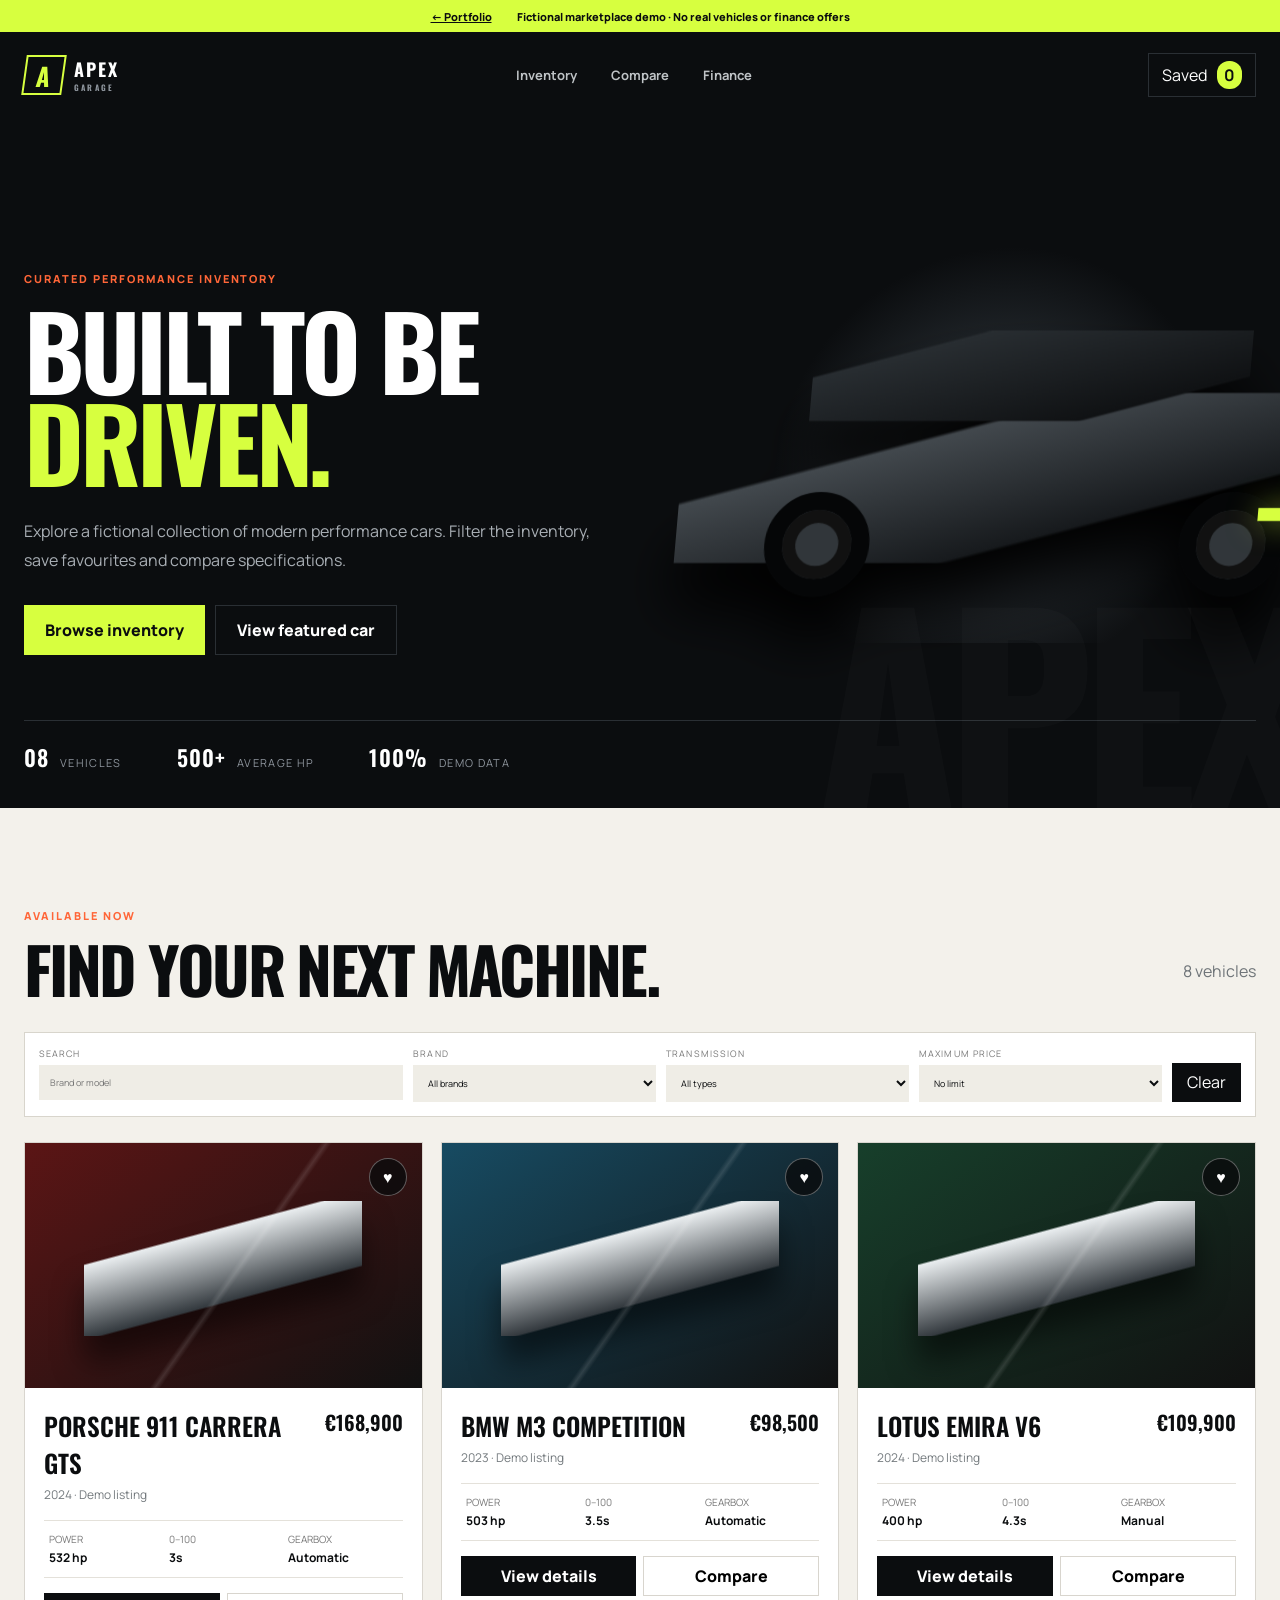
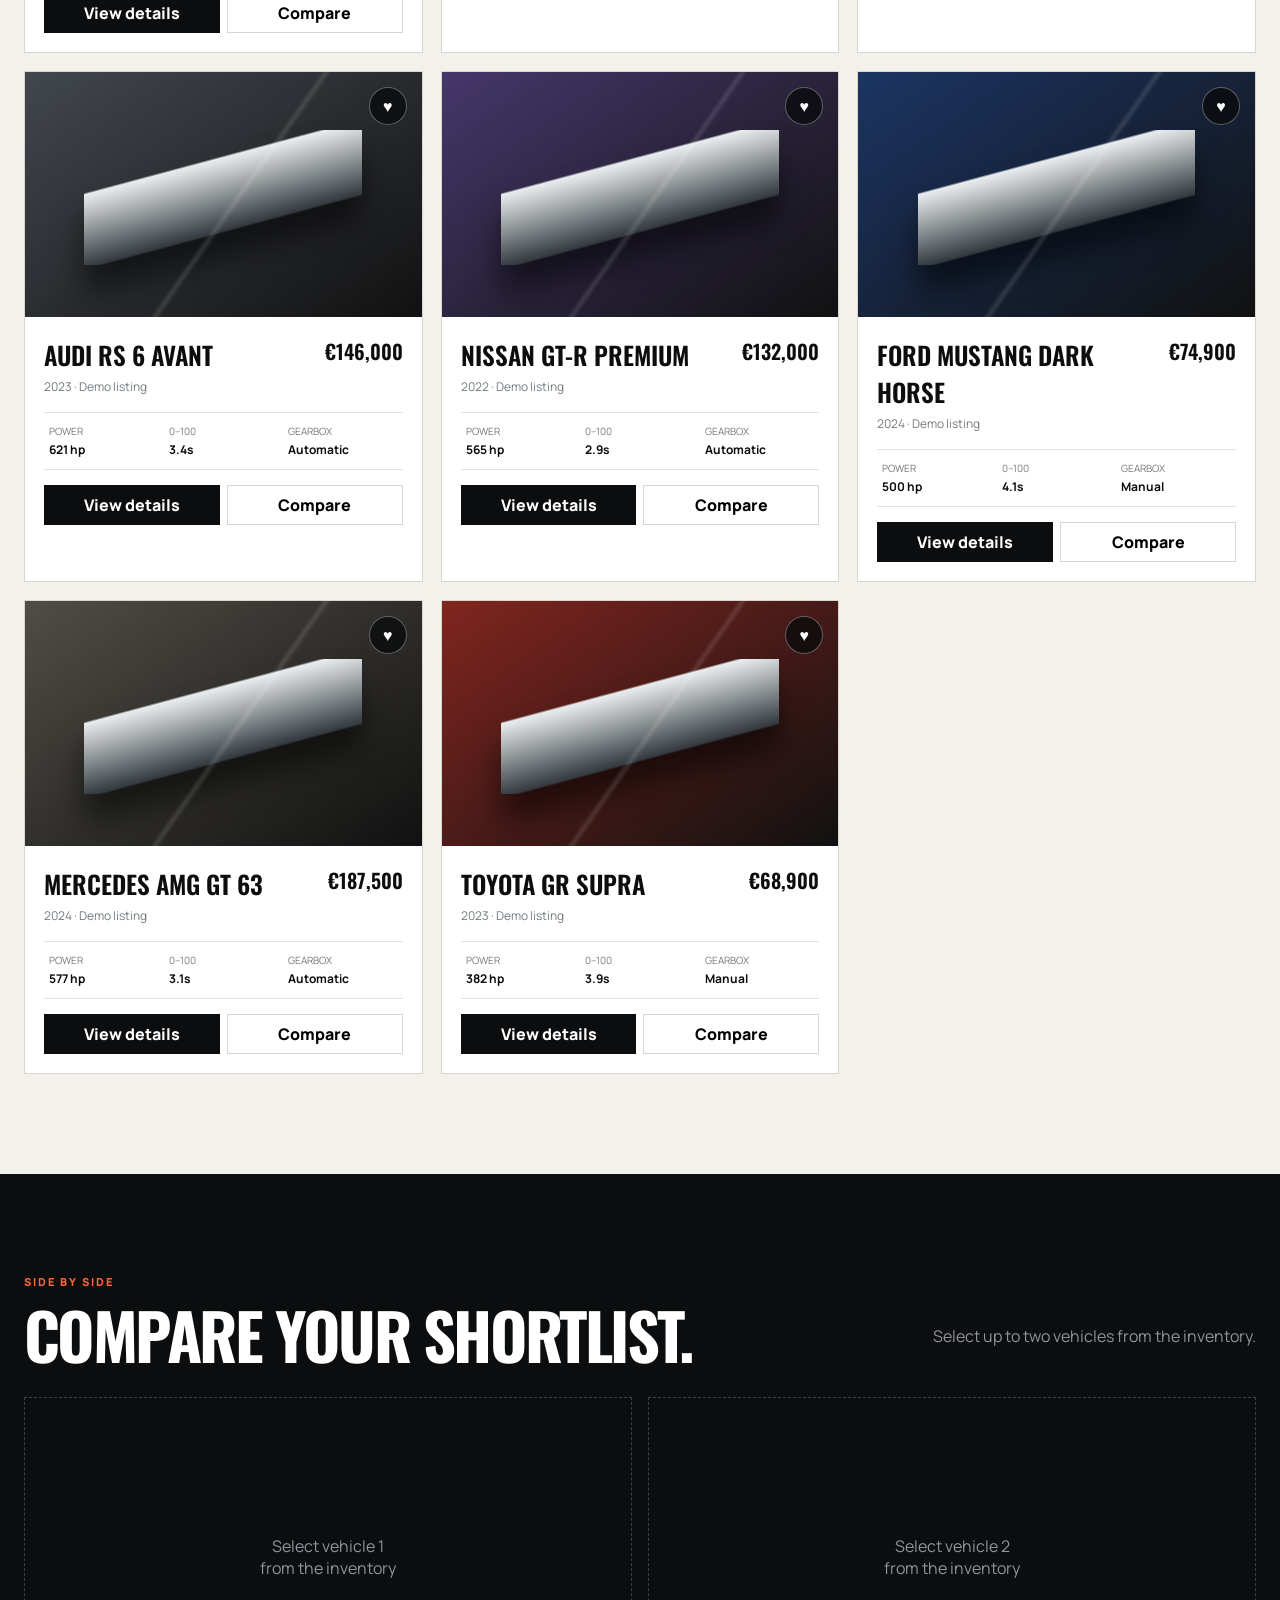
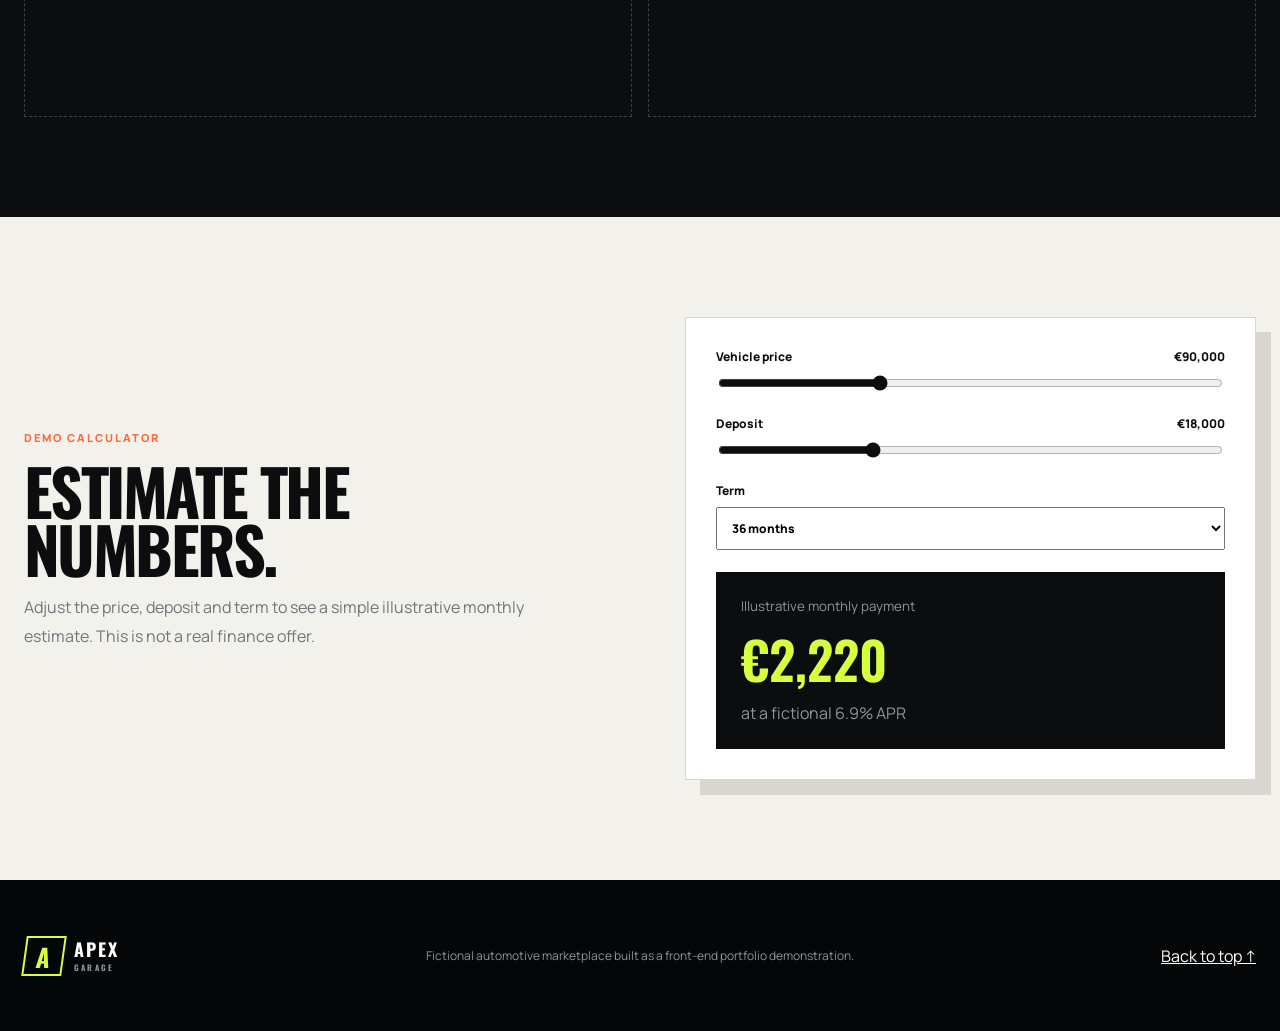
==== projects/apex-garage/index.html @ 29313b3d "Add Apex Garage automotive marketplace demo" ====
<!doctype html>
<html lang="en">
<head>
  <meta charset="UTF-8">
  <meta name="viewport" content="width=device-width,initial-scale=1">
  <meta name="description" content="Apex Garage — fictional performance car marketplace portfolio demo.">
  <title>Apex Garage — Performance Cars</title>
  <link rel="preconnect" href="https://fonts.googleapis.com">
  <link rel="preconnect" href="https://fonts.gstatic.com" crossorigin>
  <link href="https://fonts.googleapis.com/css2?family=Manrope:wght@400;500;600;700;800&family=Oswald:wght@500;600;700&display=swap" rel="stylesheet">
  <link rel="stylesheet" href="styles.css">
</head>
<body>
  <div class="demo-bar"><a href="../../index.html">← Portfolio</a><span>Fictional marketplace demo · No real vehicles or finance offers</span></div>
  <header class="header">
    <a class="brand" href="#top"><span>A</span><strong>APEX<small>GARAGE</small></strong></a>
    <nav><a href="#inventory">Inventory</a><a href="#compare">Compare</a><a href="#finance">Finance</a></nav>
    <button class="saved-button" id="savedButton">Saved <b id="savedCount">0</b></button>
  </header>
  <main id="top">
    <section class="hero">
      <div class="hero-art" aria-hidden="true"><div class="car-silhouette"><i></i><b></b><span></span></div></div>
      <div class="hero-copy">
        <p class="eyebrow">Curated performance inventory</p>
        <h1>Built to be<br><em>driven.</em></h1>
        <p>Explore a fictional collection of modern performance cars. Filter the inventory, save favourites and compare specifications.</p>
        <div class="hero-actions"><a class="button primary" href="#inventory">Browse inventory</a><button class="button ghost" id="featuredButton">View featured car</button></div>
      </div>
      <div class="hero-stats"><span><b>08</b> vehicles</span><span><b>500+</b> average hp</span><span><b>100%</b> demo data</span></div>
    </section>
    <section class="inventory section" id="inventory">
      <div class="section-head"><div><p class="eyebrow">Available now</p><h2>Find your next machine.</h2></div><p id="resultCount"></p></div>
      <div class="filters">
        <label>Search<input id="searchInput" type="search" placeholder="Brand or model"></label>
        <label>Brand<select id="brandFilter"><option value="all">All brands</option></select></label>
        <label>Transmission<select id="transmissionFilter"><option value="all">All types</option><option>Automatic</option><option>Manual</option></select></label>
        <label>Maximum price<select id="priceFilter"><option value="999999">No limit</option><option value="80000">€80,000</option><option value="120000">€120,000</option><option value="180000">€180,000</option></select></label>
        <button id="clearFilters">Clear</button>
      </div>
      <div class="car-grid" id="carGrid"></div>
      <div class="empty" id="emptyState" hidden><strong>No cars match those filters.</strong><button id="emptyReset">Reset inventory</button></div>
    </section>
    <section class="compare section dark" id="compare">
      <div class="section-head"><div><p class="eyebrow">Side by side</p><h2>Compare your shortlist.</h2></div><p>Select up to two vehicles from the inventory.</p></div>
      <div class="compare-grid" id="compareGrid"></div>
    </section>
    <section class="finance section" id="finance">
      <div class="finance-copy"><p class="eyebrow">Demo calculator</p><h2>Estimate the numbers.</h2><p>Adjust the price, deposit and term to see a simple illustrative monthly estimate. This is not a real finance offer.</p></div>
      <form class="calculator" id="calculator">
        <label>Vehicle price <span id="priceValue">€90,000</span><input id="calcPrice" type="range" min="30000" max="220000" step="5000" value="90000"></label>
        <label>Deposit <span id="depositValue">€18,000</span><input id="calcDeposit" type="range" min="0" max="60000" step="1000" value="18000"></label>
        <label>Term <select id="calcTerm"><option value="36">36 months</option><option value="48">48 months</option><option value="60">60 months</option></select></label>
        <div class="estimate"><small>Illustrative monthly payment</small><strong id="monthlyEstimate">€0</strong><span>at a fictional 6.9% APR</span></div>
      </form>
    </section>
  </main>
  <dialog id="carDialog"><button class="dialog-close" id="dialogClose" aria-label="Close">×</button><div id="dialogContent"></div></dialog>
  <dialog id="enquiryDialog"><form id="enquiryForm"><button class="dialog-close" type="button" id="enquiryClose">×</button><p class="eyebrow">Vehicle enquiry</p><h2 id="enquiryTitle">Enquire</h2><label>Name<input required name="name"></label><label>Email<input required type="email" name="email"></label><label>Message<textarea required name="message" rows="4"></textarea></label><button class="button primary" type="submit">Send demo enquiry</button><small>No information is transmitted. This form is a front-end demonstration.</small></form></dialog>
  <div class="toast" id="toast" role="status"></div>
  <footer><div class="brand"><span>A</span><strong>APEX<small>GARAGE</small></strong></div><p>Fictional automotive marketplace built as a front-end portfolio demonstration.</p><a href="#top">Back to top ↑</a></footer>
  <script src="app.js"></script>
</body>
</html>
---- projects/apex-garage/styles.css ----
:root{--black:#0b0d0f;--panel:#14171a;--paper:#f3f1eb;--white:#fff;--muted:#8e959d;--line:#2a2f34;--acid:#d7ff3f;--orange:#ff6638}*{box-sizing:border-box}html{scroll-behavior:smooth}body{margin:0;background:var(--paper);color:var(--black);font-family:Manrope,sans-serif}button,input,select,textarea{font:inherit}.demo-bar{height:32px;background:var(--acid);display:flex;justify-content:center;align-items:center;gap:25px;font-size:11px;font-weight:800}.demo-bar a{color:inherit}.header{height:86px;display:flex;align-items:center;justify-content:space-between;padding:0 max(24px,calc((100vw - 1280px)/2));background:var(--black);color:white;position:relative;z-index:5}.brand{display:flex;align-items:center;gap:10px;color:inherit;text-decoration:none}.brand>span{width:40px;height:40px;border:2px solid var(--acid);display:grid;place-items:center;color:var(--acid);font:700 25px Oswald;transform:skew(-8deg)}.brand strong{font:700 18px/1 Oswald;letter-spacing:.12em}.brand small{display:block;color:var(--muted);font-size:8px;letter-spacing:.28em;margin-top:5px}.header nav{display:flex;gap:34px}.header nav a{color:#bfc3c6;text-decoration:none;font-size:13px;font-weight:700}.saved-button{border:1px solid var(--line);background:transparent;color:white;padding:10px 13px;cursor:pointer}.saved-button b{background:var(--acid);color:var(--black);padding:3px 7px;margin-left:7px;border-radius:12px}.hero{min-height:690px;background:var(--black);color:white;position:relative;overflow:hidden;padding:105px max(24px,calc((100vw - 1280px)/2));display:flex;align-items:center}.hero:after{content:"APEX";position:absolute;right:-25px;bottom:-85px;font:700 260px Oswald;color:#ffffff05;letter-spacing:-.05em}.hero-copy{width:min(680px,60%);position:relative;z-index:2}.eyebrow{text-transform:uppercase;letter-spacing:.18em;color:var(--orange);font-size:11px;font-weight:800;margin:0 0 17px}.hero h1,.section h2{font:700 clamp(55px,8vw,110px)/.9 Oswald;text-transform:uppercase;letter-spacing:-.04em;margin:0}.hero h1 em{font-style:normal;color:var(--acid)}.hero-copy>p:not(.eyebrow){max-width:570px;color:#a9afb5;line-height:1.8;font-size:16px;margin:30px 0}.hero-actions{display:flex;gap:10px;flex-wrap:wrap}.button{min-height:50px;padding:0 21px;border:0;text-decoration:none;display:inline-flex;align-items:center;justify-content:center;font-weight:800;cursor:pointer}.button.primary{background:var(--acid);color:var(--black)}.button.ghost{border:1px solid var(--line);color:white;background:transparent}.hero-art{position:absolute;right:-7%;top:12%;width:58%;height:64%;background:radial-gradient(circle at 50% 60%,#384047 0,transparent 48%);transform:skew(-5deg)}.car-silhouette{position:absolute;left:8%;right:0;bottom:18%;height:170px;background:linear-gradient(165deg,transparent 31%,#42484d 32%,#171a1d 68%,transparent 69%);filter:drop-shadow(0 45px 30px #000)}.car-silhouette:before{content:"";position:absolute;left:18%;right:18%;top:-62px;height:90px;background:linear-gradient(165deg,transparent 22%,#282d31 23%,#101214 78%,transparent 79%)}.car-silhouette i,.car-silhouette b{position:absolute;bottom:-34px;width:105px;height:105px;border:18px solid #050607;background:#31363a;border-radius:50%;box-shadow:inset 0 0 0 13px #111}.car-silhouette i{left:13%}.car-silhouette b{right:11%}.car-silhouette span{position:absolute;right:2%;bottom:42px;width:90px;height:13px;background:var(--acid);box-shadow:0 0 30px #d7ff3f88}.hero-stats{position:absolute;left:max(24px,calc((100vw - 1280px)/2));right:max(24px,calc((100vw - 1280px)/2));bottom:35px;border-top:1px solid var(--line);display:flex;gap:55px;padding-top:20px;color:var(--muted);font-size:11px;text-transform:uppercase;letter-spacing:.12em}.hero-stats b{color:white;font:600 22px Oswald;margin-right:7px}.section{padding:100px max(24px,calc((100vw - 1280px)/2))}.section-head{display:flex;justify-content:space-between;align-items:end;margin-bottom:34px}.section h2{font-size:clamp(40px,5vw,66px)}.section-head>p{color:#6e7478}.filters{display:grid;grid-template-columns:1.5fr repeat(3,1fr) auto;gap:10px;padding:14px;background:white;border:1px solid #d8d5cc;margin-bottom:25px}.filters label{font-size:9px;text-transform:uppercase;letter-spacing:.12em;color:#777;display:flex;flex-direction:column;gap:5px}.filters input,.filters select{border:0;background:#efede6;padding:11px;color:var(--black)}.filters button{align-self:end;height:39px;border:0;background:var(--black);color:white;padding:0 15px;cursor:pointer}.car-grid{display:grid;grid-template-columns:repeat(3,1fr);gap:18px}.car-card{background:white;border:1px solid #d9d6cf;overflow:hidden;transition:.22s}.car-card:hover{transform:translateY(-5px);box-shadow:0 20px 50px #1112}.car-visual{height:245px;position:relative;overflow:hidden;background:linear-gradient(145deg,var(--tone),#111)}.car-visual:before{content:"";position:absolute;width:70%;height:55%;left:15%;top:24%;background:linear-gradient(165deg,transparent 30%,#e8ecee 31%,#343a3f 66%,transparent 67%);filter:drop-shadow(0 25px 15px #0008)}.car-visual:after{content:"";position:absolute;inset:0;background:linear-gradient(125deg,transparent 52%,rgba(255,255,255,.12) 53%,transparent 54%)}.save{position:absolute;right:15px;top:15px;width:38px;height:38px;border:1px solid #ffffff55;background:#090b0cc7;color:white;border-radius:50%;z-index:2;cursor:pointer}.save.active{background:var(--acid);color:var(--black);border-color:var(--acid)}.car-info{padding:19px}.car-title{display:flex;justify-content:space-between;gap:10px}.car-title h3{font:600 25px Oswald;text-transform:uppercase;margin:0}.car-title strong{font:600 20px Oswald}.car-info>p{color:#747a7e;font-size:12px;margin:5px 0 17px}.specs{display:grid;grid-template-columns:repeat(3,1fr);border-top:1px solid #e4e1da;border-bottom:1px solid #e4e1da}.specs span{padding:11px 5px;font-size:10px;color:#777}.specs b{display:block;color:var(--black);font-size:12px;margin-top:3px}.card-actions{display:grid;grid-template-columns:1fr 1fr;gap:7px;margin-top:15px}.card-actions button{height:40px;border:1px solid #d8d5ce;background:white;font-weight:800;cursor:pointer}.card-actions .details{background:var(--black);color:white;border-color:var(--black)}.empty{text-align:center;background:white;padding:65px}.empty button{display:block;margin:15px auto 0}.dark{background:var(--black);color:white}.dark .section-head>p{color:var(--muted)}.compare-grid{display:grid;grid-template-columns:1fr 1fr;gap:16px}.compare-slot{min-height:320px;border:1px dashed #3a4045;display:grid;place-items:center;color:var(--muted);text-align:center;padding:25px}.compare-slot.filled{display:block;background:var(--panel);border-style:solid}.compare-slot h3{font:600 32px Oswald;text-transform:uppercase;margin:12px 0}.compare-row{display:flex;justify-content:space-between;border-top:1px solid var(--line);padding:12px 0;font-size:13px}.remove-compare{border:0;background:var(--acid);padding:8px 12px;font-weight:800;cursor:pointer}.finance{display:grid;grid-template-columns:1fr 1fr;gap:90px;align-items:center}.finance-copy>p:last-child{color:#707579;line-height:1.8;max-width:530px}.calculator{background:white;padding:30px;border:1px solid #d9d6cf;box-shadow:15px 15px 0 #d9d6cf}.calculator label{display:grid;grid-template-columns:1fr auto;gap:8px;margin-bottom:22px;font-size:12px;font-weight:800}.calculator input,.calculator select{grid-column:1/-1}.calculator input{accent-color:var(--black)}.calculator select{padding:11px}.estimate{background:var(--black);color:white;padding:25px}.estimate small,.estimate span{display:block;color:var(--muted)}.estimate strong{font:600 52px Oswald;color:var(--acid);display:block;margin:5px 0}dialog{border:0;padding:0;width:min(760px,calc(100% - 28px));background:white;box-shadow:0 40px 100px #0008}dialog::backdrop{background:#050607cc;backdrop-filter:blur(5px)}.dialog-close{position:absolute;right:15px;top:15px;width:39px;height:39px;border:0;background:var(--black);color:white;font-size:22px;cursor:pointer}.dialog-layout{display:grid;grid-template-columns:1fr 1fr}.dialog-visual{min-height:400px;background:linear-gradient(145deg,var(--tone),#111)}.dialog-copy{padding:45px 35px}.dialog-copy h2,#enquiryDialog h2{font:600 45px Oswald;text-transform:uppercase;margin:0 0 8px}.dialog-copy .button{margin-top:20px}.dialog-copy dl{display:grid;grid-template-columns:1fr 1fr;gap:18px;margin:28px 0}.dialog-copy dt{color:#888;font-size:10px;text-transform:uppercase}.dialog-copy dd{margin:3px 0 0;font-weight:800}#enquiryForm{padding:42px}#enquiryForm label{display:flex;flex-direction:column;gap:7px;margin:14px 0;font-size:11px;font-weight:800}#enquiryForm input,#enquiryForm textarea{border:1px solid #d5d2cb;padding:12px}#enquiryForm small{display:block;color:#888;margin-top:13px}.toast{position:fixed;right:24px;bottom:24px;background:var(--acid);color:var(--black);padding:13px 17px;font-weight:800;transform:translateY(80px);opacity:0;transition:.25s;z-index:20}.toast.show{transform:none;opacity:1}footer{background:#050607;color:white;padding:55px max(24px,calc((100vw - 1280px)/2));display:flex;align-items:center;justify-content:space-between;gap:30px}footer p{color:var(--muted);font-size:12px}footer>a{color:white}@media(max-width:900px){.header nav{display:none}.hero-copy{width:100%}.hero-art{opacity:.35;width:90%}.filters{grid-template-columns:1fr 1fr}.car-grid{grid-template-columns:1fr 1fr}.finance{grid-template-columns:1fr}.dialog-layout{grid-template-columns:1fr}.dialog-visual{min-height:220px}}@media(max-width:600px){.demo-bar span{white-space:nowrap;overflow:hidden;text-overflow:ellipsis}.header{height:72px}.hero{min-height:660px;padding-top:75px}.hero h1{font-size:62px}.hero-copy>p:not(.eyebrow){font-size:14px}.hero-art{top:31%;width:120%;height:42%}.hero-stats{gap:15px;justify-content:space-between}.hero-stats span{font-size:8px}.hero-stats b{display:block;font-size:17px}.section{padding-top:72px;padding-bottom:72px}.section-head{align-items:start;flex-direction:column}.filters{grid-template-columns:1fr}.car-grid,.compare-grid{grid-template-columns:1fr}.car-visual{height:220px}.calculator{padding:20px;box-shadow:8px 8px 0 #d9d6cf}.dialog-copy{padding:38px 24px}footer{align-items:start;flex-direction:column}}
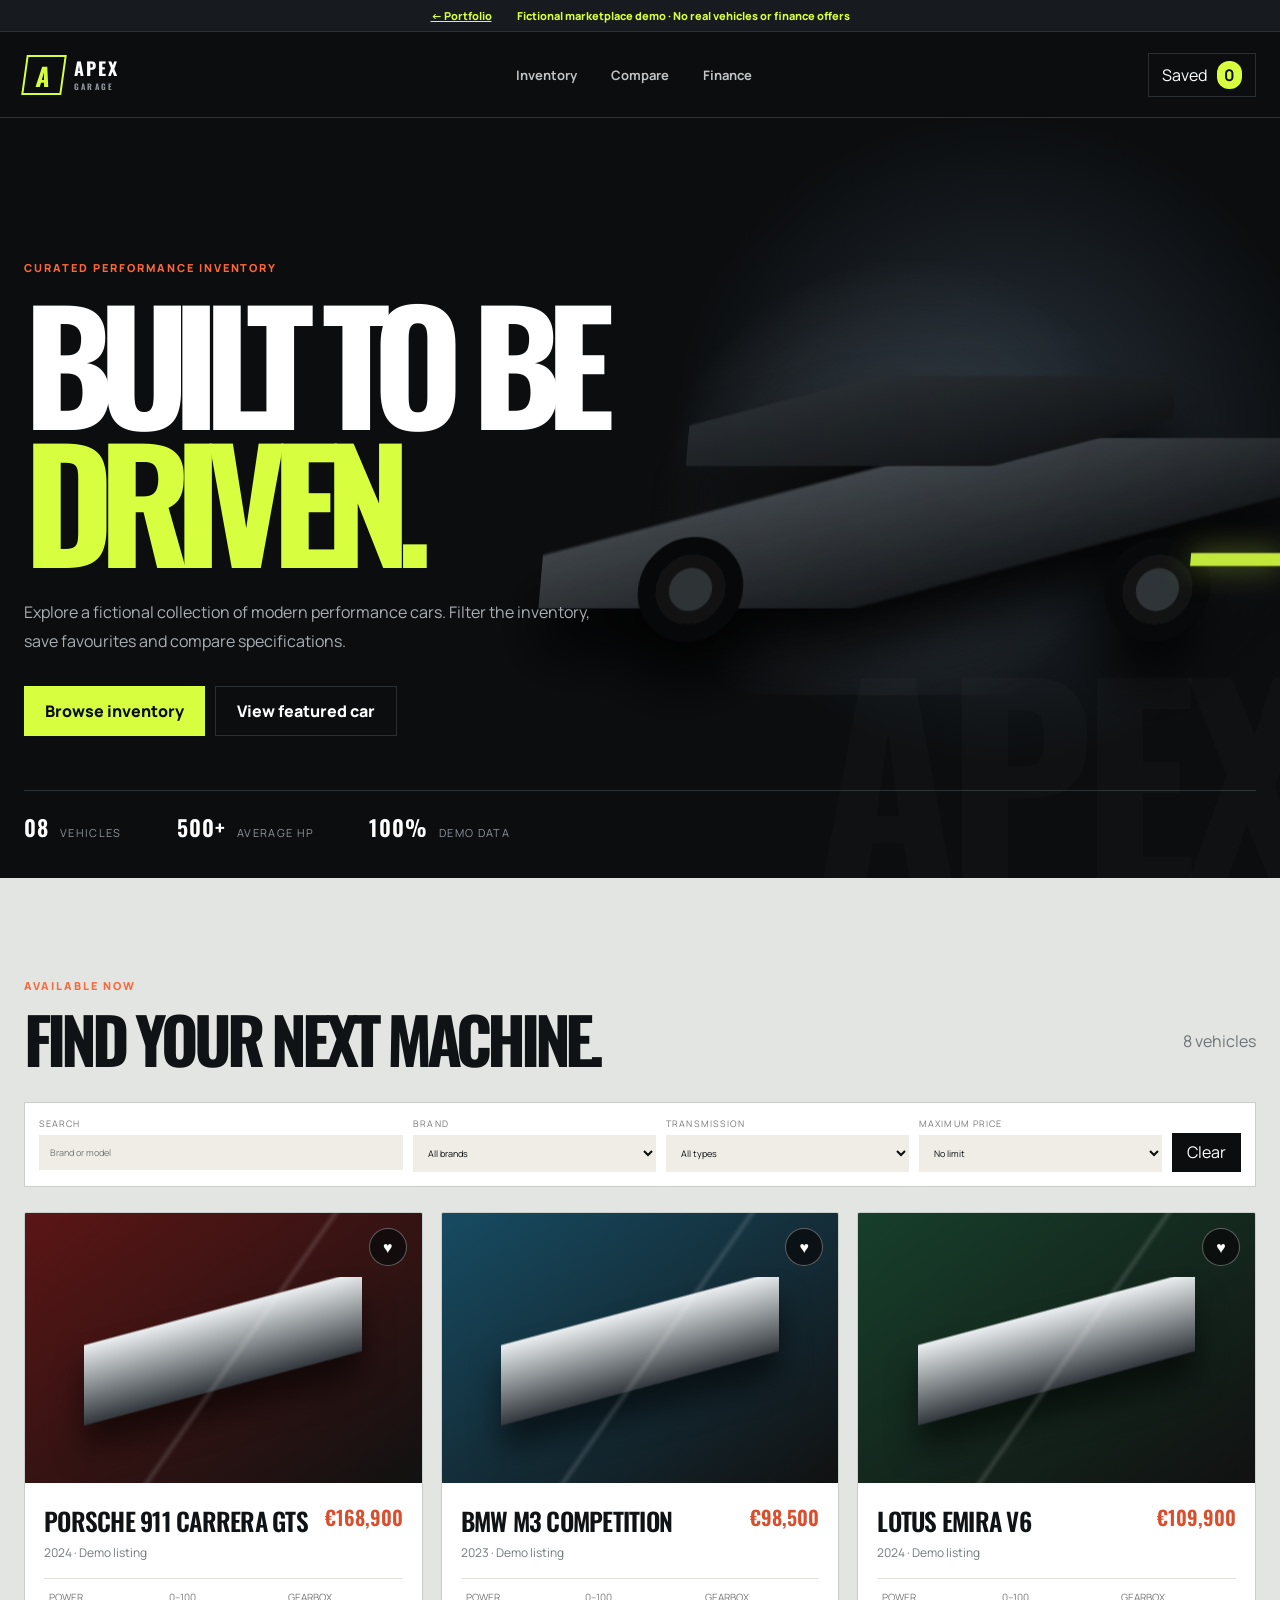
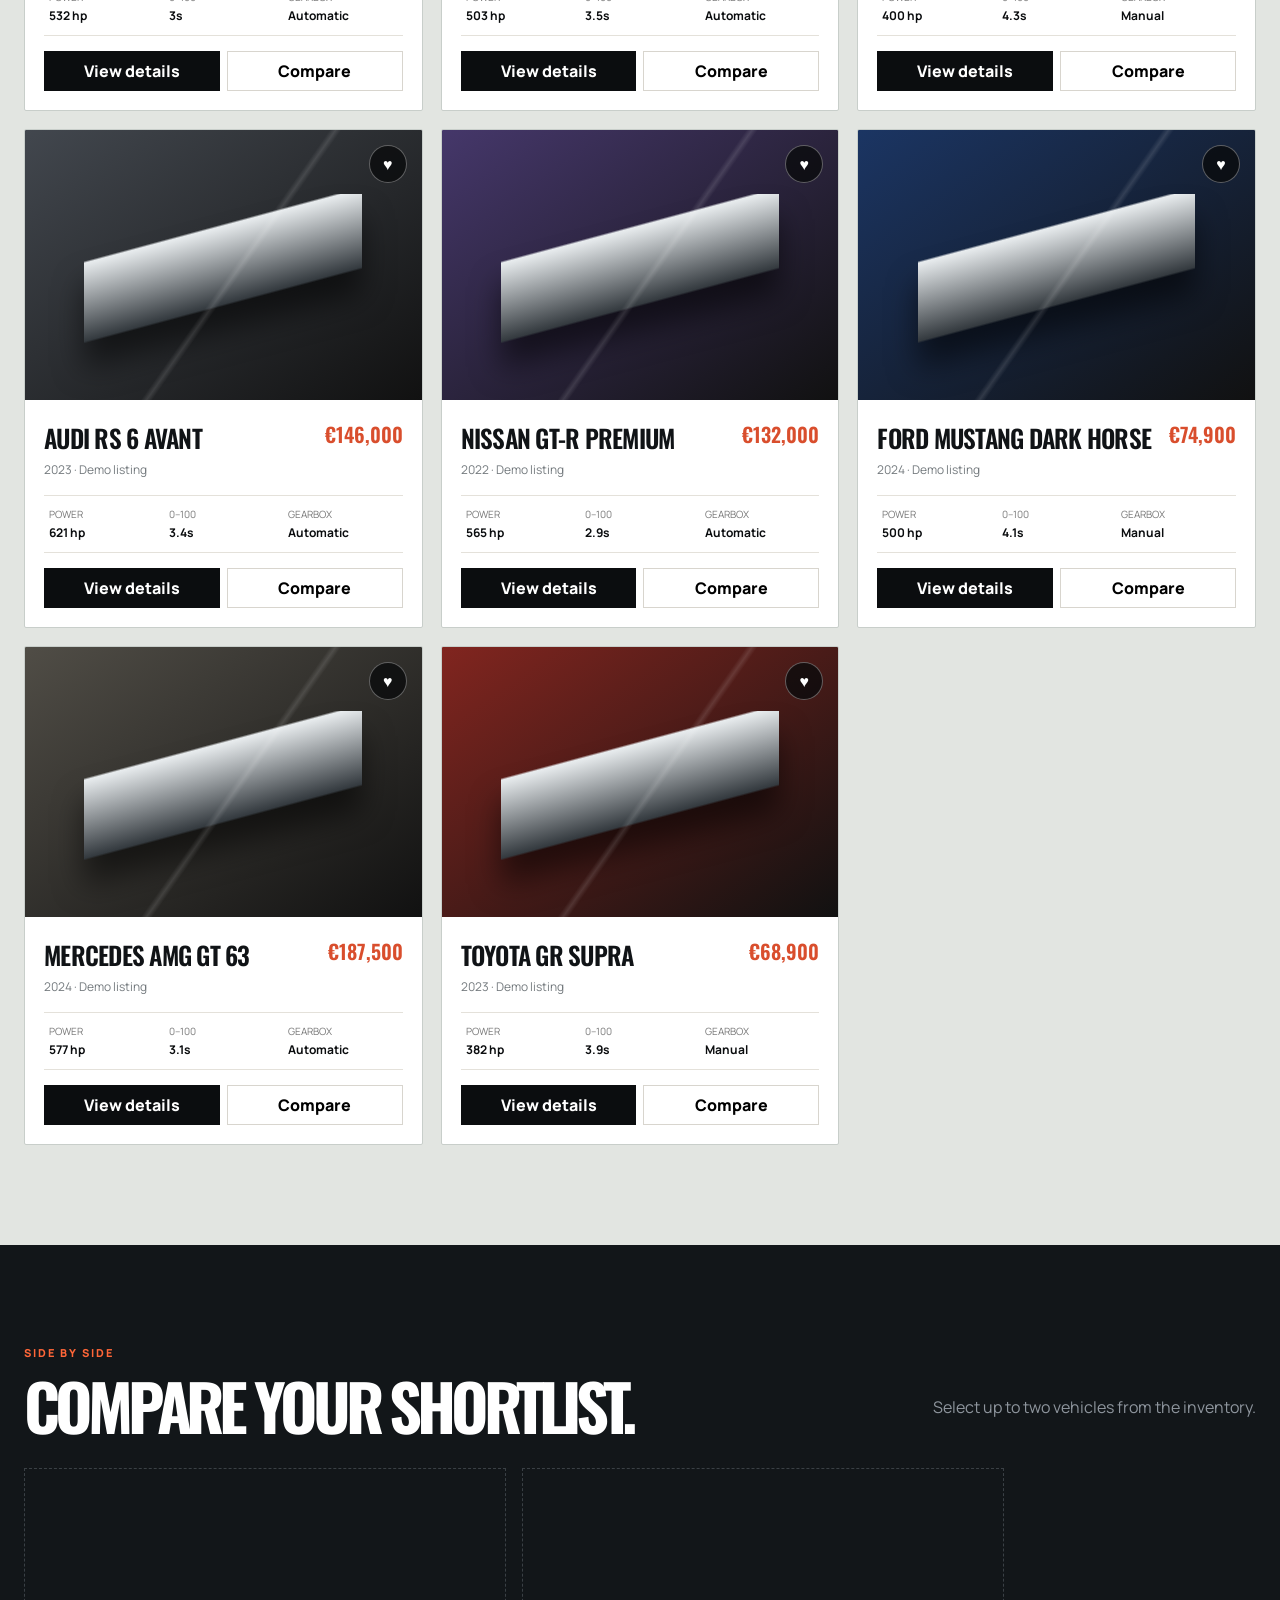
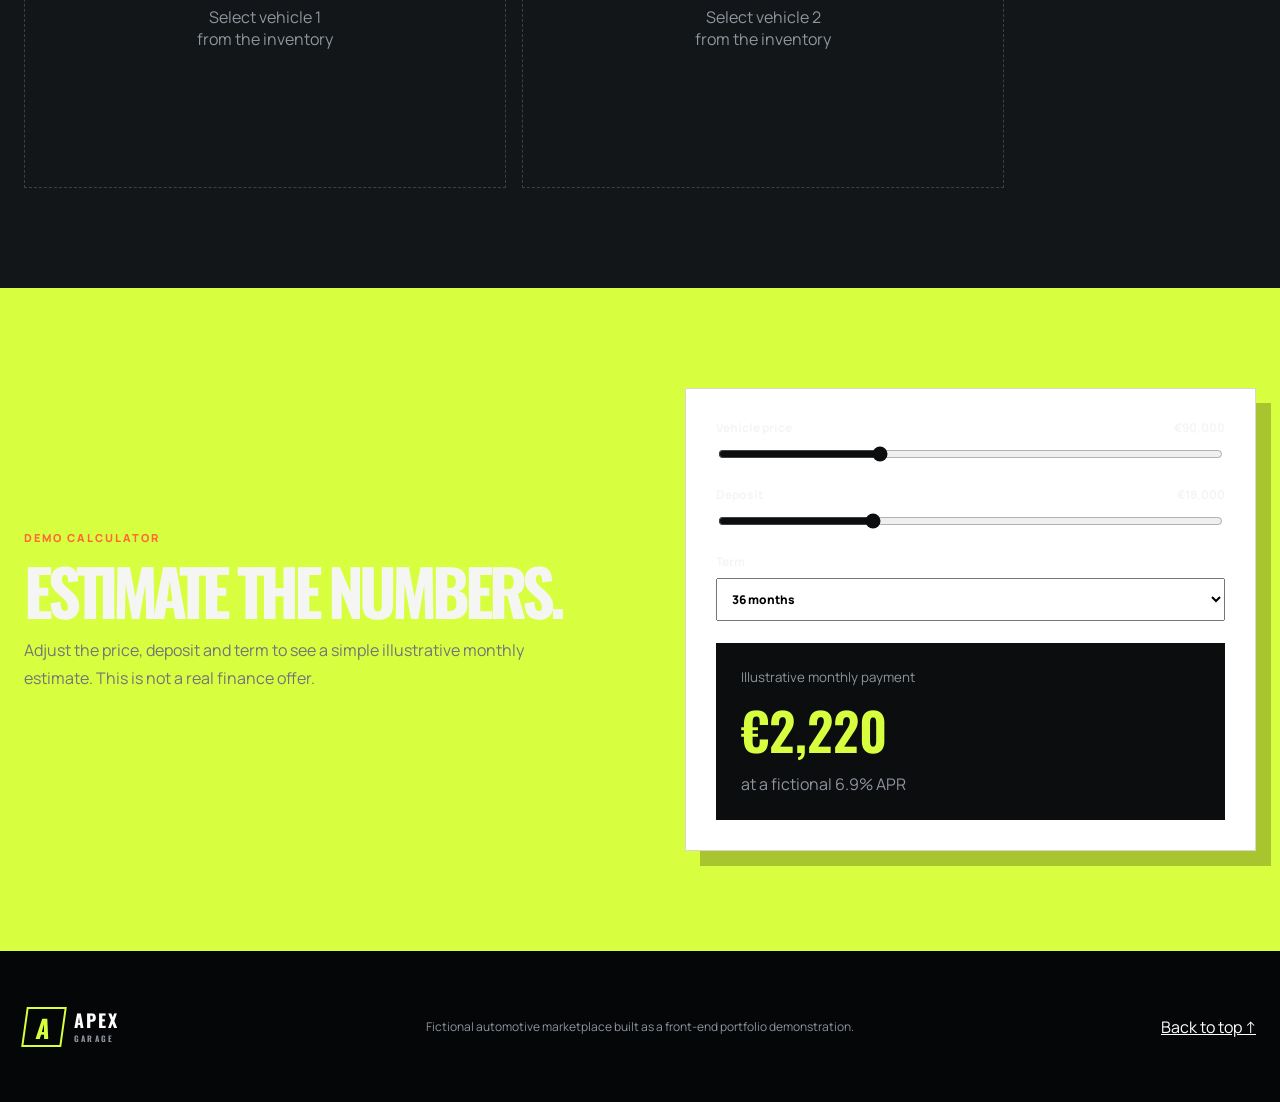
==== commit 6bbdd690: "Give Apex Garage a distinct showroom identity" ====
--- a/projects/apex-garage/index.html
+++ b/projects/apex-garage/index.html
@@ -9,6 +9,8 @@
   <link rel="preconnect" href="https://fonts.gstatic.com" crossorigin>
   <link href="https://fonts.googleapis.com/css2?family=Manrope:wght@400;500;600;700;800&family=Oswald:wght@500;600;700&display=swap" rel="stylesheet">
   <link rel="stylesheet" href="styles.css">
+  <link rel="stylesheet" href="showroom.css">
+  <link rel="stylesheet" href="showroom.css">
 </head>
 <body>
   <div class="demo-bar"><a href="../../index.html">← Portfolio</a><span>Fictional marketplace demo · No real vehicles or finance offers</span></div>
--- a/projects/apex-garage/showroom.css
+++ b/projects/apex-garage/showroom.css
@@ -0,0 +1 @@
+body{background:#0b0d0f;color:#f5f6f3}.demo-bar{background:#171b1f;color:#d7ff3f;border-bottom:1px solid #2c3338}.header{border-bottom:1px solid #2c3338}.hero{min-height:760px;background:radial-gradient(circle at 78% 42%,#263039 0,transparent 30%),#0b0d0f}.hero-copy{max-width:760px}.hero h1{font-size:clamp(76px,12vw,170px);letter-spacing:-.1em}.hero-art{right:-2%;width:64%;opacity:.9}.hero-stats{border-color:#2c3338}.inventory{background:#e2e5e1;color:#101316;max-width:none}.inventory .section-head{max-width:1280px;margin-left:auto;margin-right:auto}.filters,.car-card,.empty{border-color:#c8ceca}.car-grid{max-width:1280px;margin:0 auto}.car-card{border-radius:2px}.car-visual{height:270px}.dark{background:#121619}.compare-grid{max-width:980px}.finance{background:#d7ff3f}.finance .calculator{box-shadow:15px 15px 0 #a8c52f}.section h2{letter-spacing:-.08em}.car-title h3{letter-spacing:-.03em}.car-title strong{color:#d94e2d}.toast{border:1px solid #0b0d0f}@media(max-width:600px){.hero{min-height:680px}.hero h1{font-size:70px}.hero-art{right:-35%;width:130%}}
--- a/projects/apex-garage/showroom.css
+++ b/projects/apex-garage/showroom.css
@@ -0,0 +1 @@
+body{background:#0b0d0f;color:#f5f6f3}.demo-bar{background:#171b1f;color:#d7ff3f;border-bottom:1px solid #2c3338}.header{border-bottom:1px solid #2c3338}.hero{min-height:760px;background:radial-gradient(circle at 78% 42%,#263039 0,transparent 30%),#0b0d0f}.hero-copy{max-width:760px}.hero h1{font-size:clamp(76px,12vw,170px);letter-spacing:-.1em}.hero-art{right:-2%;width:64%;opacity:.9}.hero-stats{border-color:#2c3338}.inventory{background:#e2e5e1;color:#101316;max-width:none}.inventory .section-head{max-width:1280px;margin-left:auto;margin-right:auto}.filters,.car-card,.empty{border-color:#c8ceca}.car-grid{max-width:1280px;margin:0 auto}.car-card{border-radius:2px}.car-visual{height:270px}.dark{background:#121619}.compare-grid{max-width:980px}.finance{background:#d7ff3f}.finance .calculator{box-shadow:15px 15px 0 #a8c52f}.section h2{letter-spacing:-.08em}.car-title h3{letter-spacing:-.03em}.car-title strong{color:#d94e2d}.toast{border:1px solid #0b0d0f}@media(max-width:600px){.hero{min-height:680px}.hero h1{font-size:70px}.hero-art{right:-35%;width:130%}}
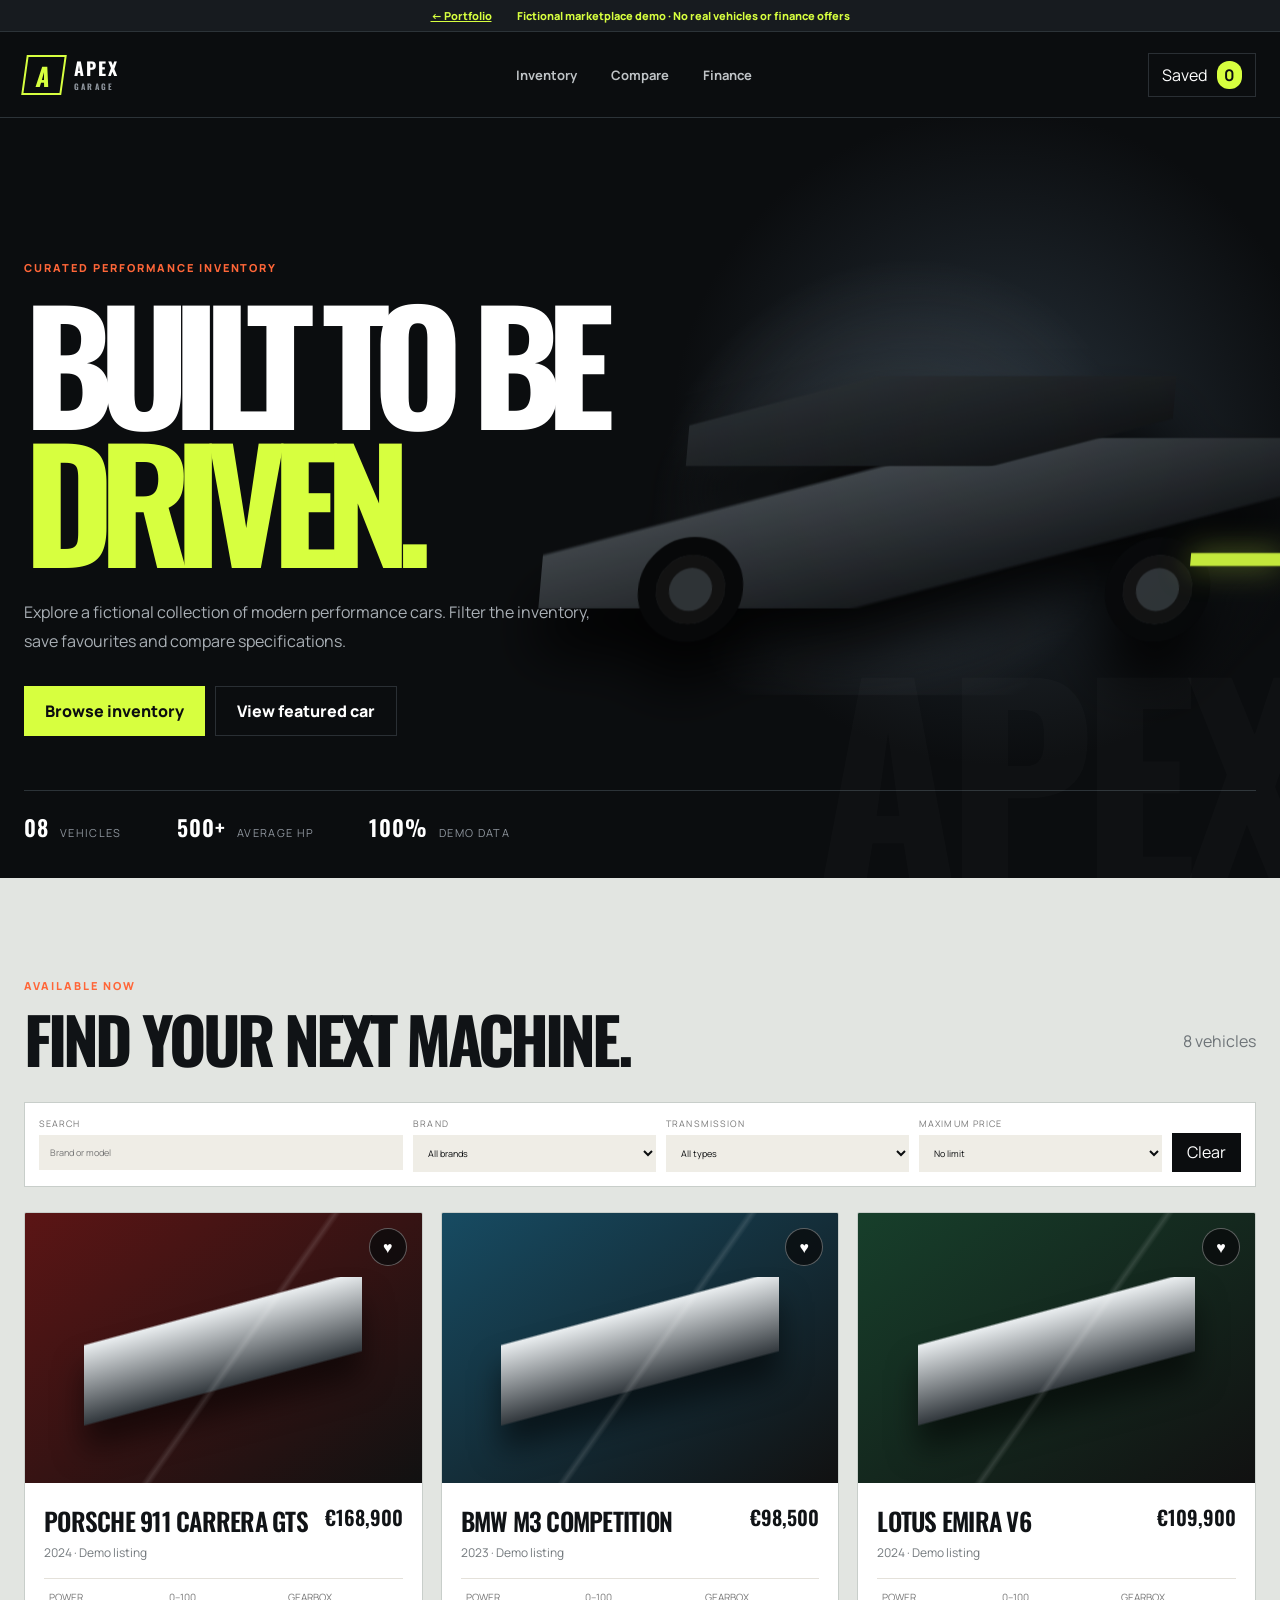
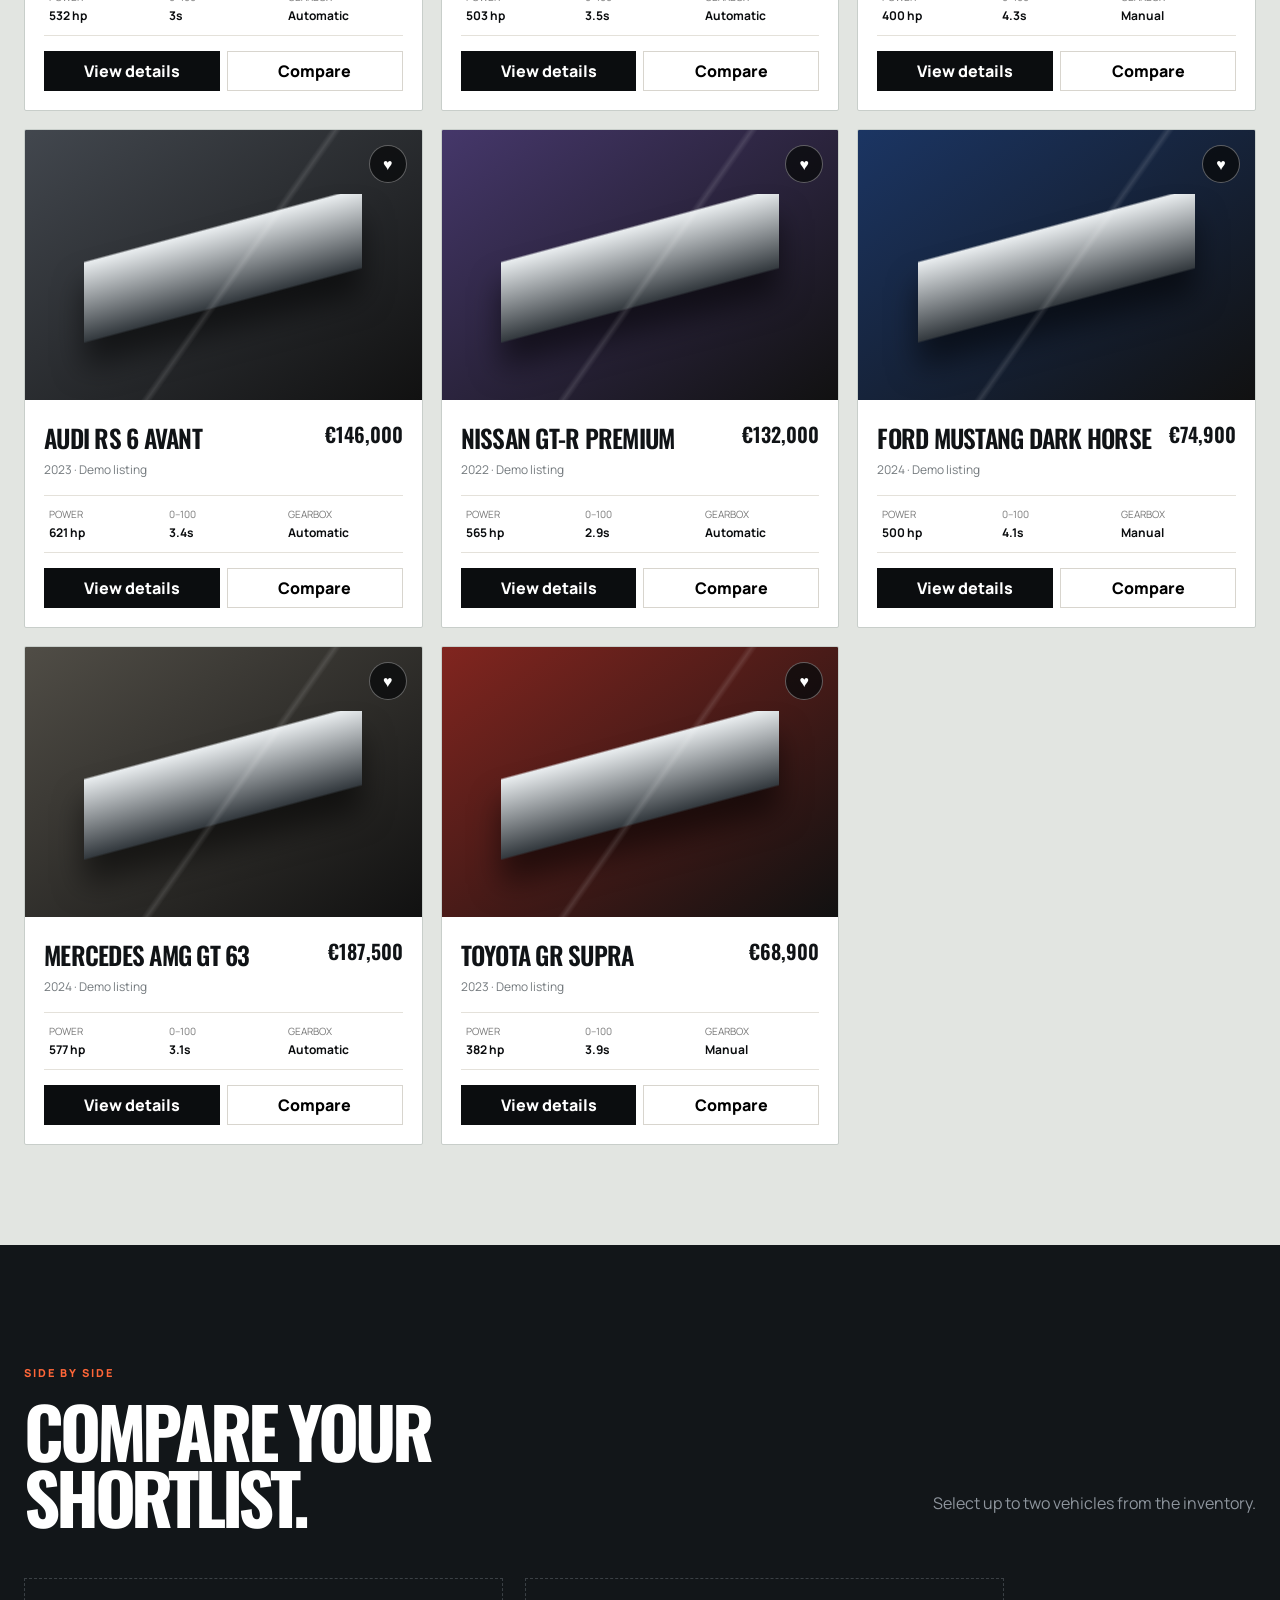
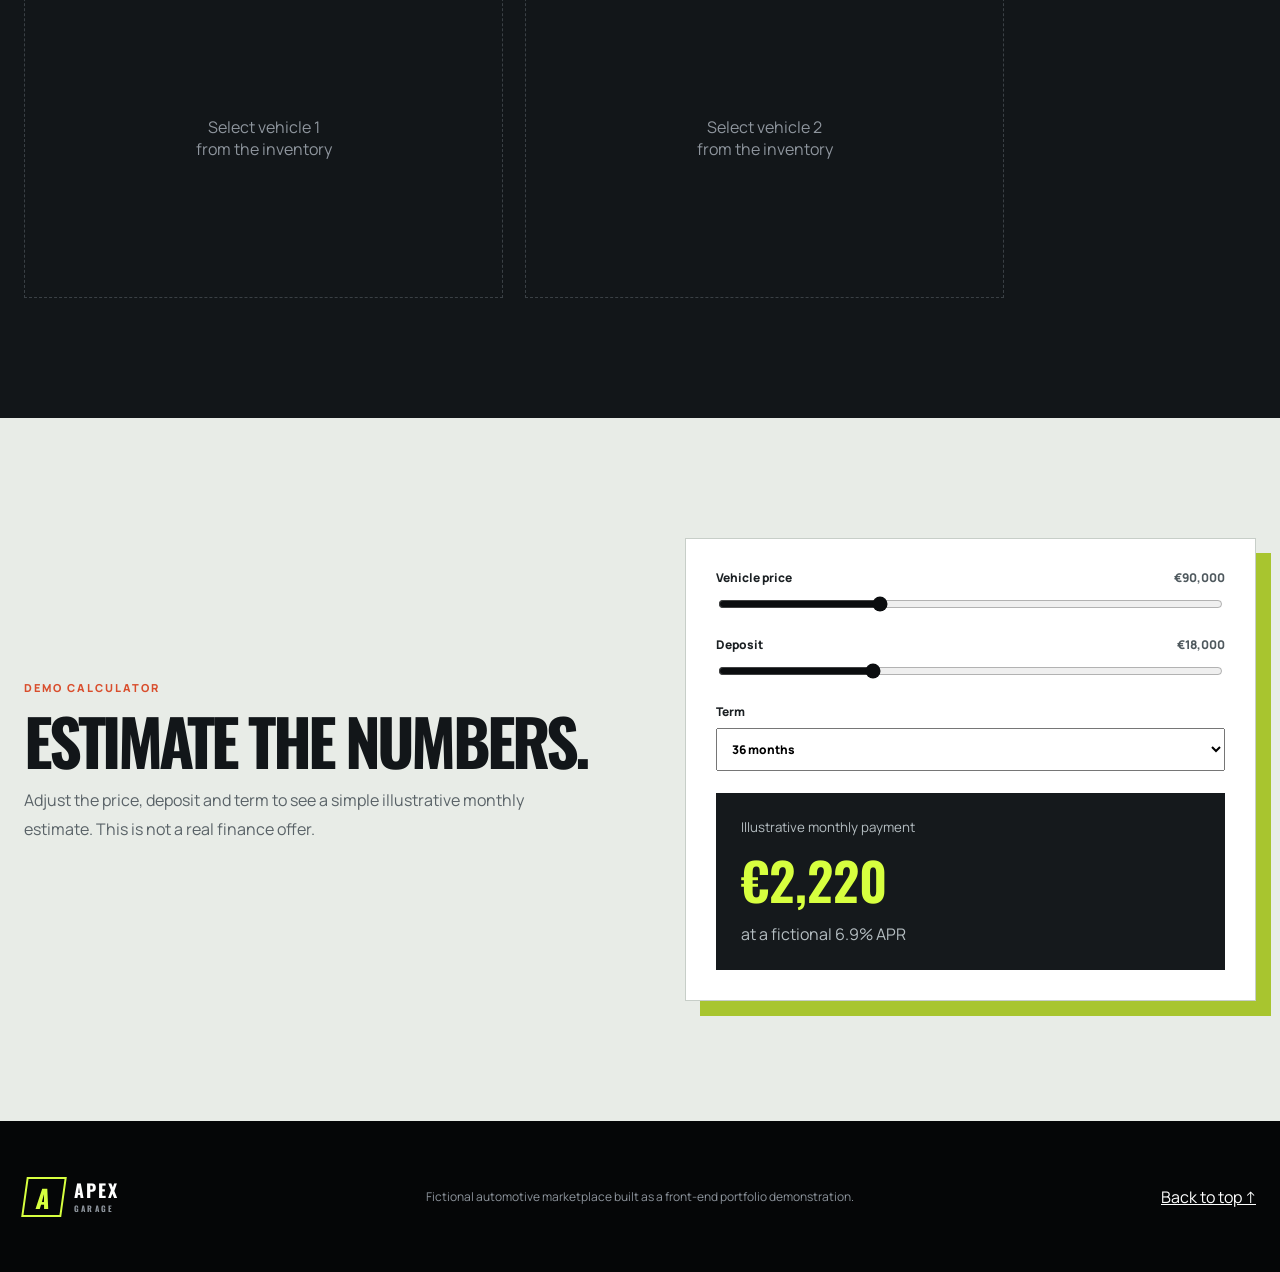
==== commit b6cb29c0: "Improve Apex contrast and comparison spacing" ====
--- a/projects/apex-garage/index.html
+++ b/projects/apex-garage/index.html
@@ -10,6 +10,7 @@
   <link href="https://fonts.googleapis.com/css2?family=Manrope:wght@400;500;600;700;800&family=Oswald:wght@500;600;700&display=swap" rel="stylesheet">
   <link rel="stylesheet" href="styles.css">
   <link rel="stylesheet" href="showroom.css">
+  <link rel="stylesheet" href="polish.css">
   <link rel="stylesheet" href="showroom.css">
 </head>
 <body>
--- a/projects/apex-garage/showroom.css
+++ b/projects/apex-garage/showroom.css
@@ -1 +1 @@
-body{background:#0b0d0f;color:#f5f6f3}.demo-bar{background:#171b1f;color:#d7ff3f;border-bottom:1px solid #2c3338}.header{border-bottom:1px solid #2c3338}.hero{min-height:760px;background:radial-gradient(circle at 78% 42%,#263039 0,transparent 30%),#0b0d0f}.hero-copy{max-width:760px}.hero h1{font-size:clamp(76px,12vw,170px);letter-spacing:-.1em}.hero-art{right:-2%;width:64%;opacity:.9}.hero-stats{border-color:#2c3338}.inventory{background:#e2e5e1;color:#101316;max-width:none}.inventory .section-head{max-width:1280px;margin-left:auto;margin-right:auto}.filters,.car-card,.empty{border-color:#c8ceca}.car-grid{max-width:1280px;margin:0 auto}.car-card{border-radius:2px}.car-visual{height:270px}.dark{background:#121619}.compare-grid{max-width:980px}.finance{background:#d7ff3f}.finance .calculator{box-shadow:15px 15px 0 #a8c52f}.section h2{letter-spacing:-.08em}.car-title h3{letter-spacing:-.03em}.car-title strong{color:#d94e2d}.toast{border:1px solid #0b0d0f}@media(max-width:600px){.hero{min-height:680px}.hero h1{font-size:70px}.hero-art{right:-35%;width:130%}}
+body{background:#0b0d0f;color:#f5f6f3}.demo-bar{background:#171b1f;color:#d7ff3f;border-bottom:1px solid #2c3338}.header{border-bottom:1px solid #2c3338}.hero{min-height:760px;background:radial-gradient(circle at 78% 42%,#263039 0,transparent 30%),#0b0d0f}.hero-copy{max-width:760px}.hero h1{font-size:clamp(76px,12vw,170px);letter-spacing:-.1em}.hero-art{right:-2%;width:64%;opacity:.9}.hero-stats{border-color:#2c3338}.inventory{background:#e2e5e1;color:#101316;max-width:none}.inventory .section-head{max-width:1280px;margin-left:auto;margin-right:auto}.filters,.car-card,.empty{border-color:#c8ceca}.car-grid{max-width:1280px;margin:0 auto}.car-card{border-radius:2px}.car-visual{height:270px}.dark{background:#121619}.compare-grid{max-width:980px;gap:22px}.compare-slot.filled{padding:34px 42px;border-radius:4px;background:linear-gradient(145deg,#171c20,#111416)}.compare-slot h3{font-size:28px;color:#f2f4f2;margin:17px 0 24px;letter-spacing:.01em}.compare-row{display:grid;grid-template-columns:1fr auto;align-items:center;gap:30px;padding:15px 0;border-top:1px solid #30383d;color:#89939a}.compare-row strong{color:#fff;text-align:right;white-space:nowrap;font-size:14px}.compare-row span{white-space:nowrap}.remove-compare{margin-top:22px;border-radius:2px;padding:11px 17px}.finance{background:#d7ff3f}.finance .calculator{box-shadow:15px 15px 0 #a8c52f}.section h2{letter-spacing:-.06em}.car-title h3{letter-spacing:-.03em}.toast{border:1px solid #0b0d0f}@media(max-width:600px){.hero{min-height:680px}.hero h1{font-size:70px}.hero-art{right:-35%;width:130%}.compare-slot.filled{padding:28px 24px}.compare-slot h3{font-size:24px}.compare-row{gap:15px}}
--- a/projects/apex-garage/polish.css
+++ b/projects/apex-garage/polish.css
@@ -0,0 +1,2 @@
+/* Final contrast and spacing pass */
+.compare.section{padding-top:120px;padding-bottom:120px}.compare .section-head{margin-bottom:48px}.compare .section-head h2{max-width:680px;font-size:clamp(40px,5.5vw,78px);line-height:.95}.compare-slot.filled{min-height:360px;padding:36px 44px}.compare-slot.filled .eyebrow{font-weight:900}.compare-slot.filled h3{margin:18px 0 28px;font-weight:800}.compare-row{min-height:52px;grid-template-columns:minmax(120px,1fr) auto;column-gap:48px}.compare-row span{font-size:13px;color:#aab3b9}.compare-row strong{font-weight:800;font-size:15px}.finance.section{background:#e8ece7;color:#121619;padding-top:120px;padding-bottom:120px}.finance .eyebrow{color:#d94e2d}.finance .section h2,.finance h2{color:#121619}.finance-copy>p:last-child{color:#596267}.calculator{border-color:#c7cec8}.calculator label{color:#1b2023}.calculator label>span{color:#4f595e;font-weight:800}.estimate{background:#15191c}.estimate strong{color:#d7ff3f}.estimate small,.estimate span{color:#b5bec2}.finance .calculator{box-shadow:12px 12px 0 #c4cbc5}@media(max-width:600px){.compare.section,.finance.section{padding-top:78px;padding-bottom:78px}.compare-slot.filled{min-height:0;padding:28px 24px}.compare-row{column-gap:20px;min-height:48px}.compare-row span{font-size:12px}.compare-row strong{font-size:13px}.finance .calculator{box-shadow:7px 7px 0 #c4cbc5}}
--- a/projects/apex-garage/showroom.css
+++ b/projects/apex-garage/showroom.css
@@ -1 +1 @@
-body{background:#0b0d0f;color:#f5f6f3}.demo-bar{background:#171b1f;color:#d7ff3f;border-bottom:1px solid #2c3338}.header{border-bottom:1px solid #2c3338}.hero{min-height:760px;background:radial-gradient(circle at 78% 42%,#263039 0,transparent 30%),#0b0d0f}.hero-copy{max-width:760px}.hero h1{font-size:clamp(76px,12vw,170px);letter-spacing:-.1em}.hero-art{right:-2%;width:64%;opacity:.9}.hero-stats{border-color:#2c3338}.inventory{background:#e2e5e1;color:#101316;max-width:none}.inventory .section-head{max-width:1280px;margin-left:auto;margin-right:auto}.filters,.car-card,.empty{border-color:#c8ceca}.car-grid{max-width:1280px;margin:0 auto}.car-card{border-radius:2px}.car-visual{height:270px}.dark{background:#121619}.compare-grid{max-width:980px}.finance{background:#d7ff3f}.finance .calculator{box-shadow:15px 15px 0 #a8c52f}.section h2{letter-spacing:-.08em}.car-title h3{letter-spacing:-.03em}.car-title strong{color:#d94e2d}.toast{border:1px solid #0b0d0f}@media(max-width:600px){.hero{min-height:680px}.hero h1{font-size:70px}.hero-art{right:-35%;width:130%}}
+body{background:#0b0d0f;color:#f5f6f3}.demo-bar{background:#171b1f;color:#d7ff3f;border-bottom:1px solid #2c3338}.header{border-bottom:1px solid #2c3338}.hero{min-height:760px;background:radial-gradient(circle at 78% 42%,#263039 0,transparent 30%),#0b0d0f}.hero-copy{max-width:760px}.hero h1{font-size:clamp(76px,12vw,170px);letter-spacing:-.1em}.hero-art{right:-2%;width:64%;opacity:.9}.hero-stats{border-color:#2c3338}.inventory{background:#e2e5e1;color:#101316;max-width:none}.inventory .section-head{max-width:1280px;margin-left:auto;margin-right:auto}.filters,.car-card,.empty{border-color:#c8ceca}.car-grid{max-width:1280px;margin:0 auto}.car-card{border-radius:2px}.car-visual{height:270px}.dark{background:#121619}.compare-grid{max-width:980px;gap:22px}.compare-slot.filled{padding:34px 42px;border-radius:4px;background:linear-gradient(145deg,#171c20,#111416)}.compare-slot h3{font-size:28px;color:#f2f4f2;margin:17px 0 24px;letter-spacing:.01em}.compare-row{display:grid;grid-template-columns:1fr auto;align-items:center;gap:30px;padding:15px 0;border-top:1px solid #30383d;color:#89939a}.compare-row strong{color:#fff;text-align:right;white-space:nowrap;font-size:14px}.compare-row span{white-space:nowrap}.remove-compare{margin-top:22px;border-radius:2px;padding:11px 17px}.finance{background:#d7ff3f}.finance .calculator{box-shadow:15px 15px 0 #a8c52f}.section h2{letter-spacing:-.06em}.car-title h3{letter-spacing:-.03em}.toast{border:1px solid #0b0d0f}@media(max-width:600px){.hero{min-height:680px}.hero h1{font-size:70px}.hero-art{right:-35%;width:130%}.compare-slot.filled{padding:28px 24px}.compare-slot h3{font-size:24px}.compare-row{gap:15px}}
